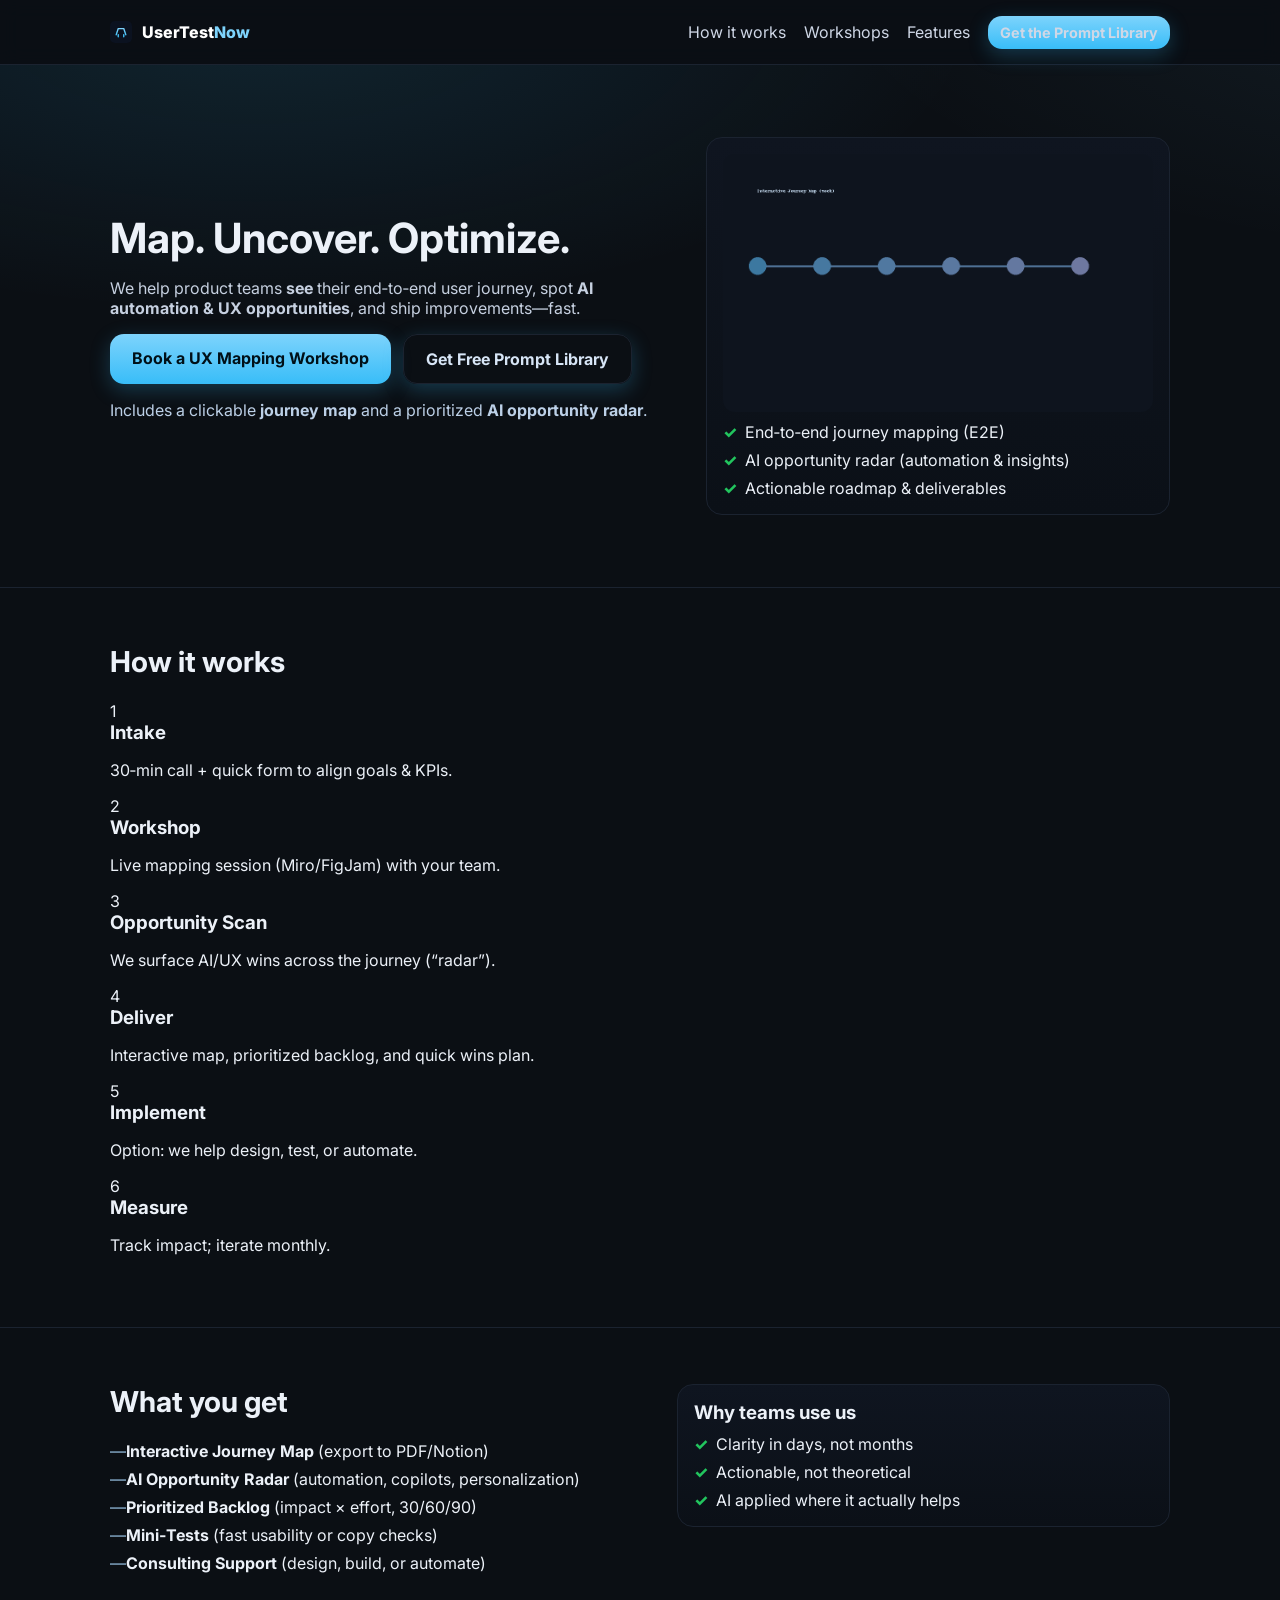
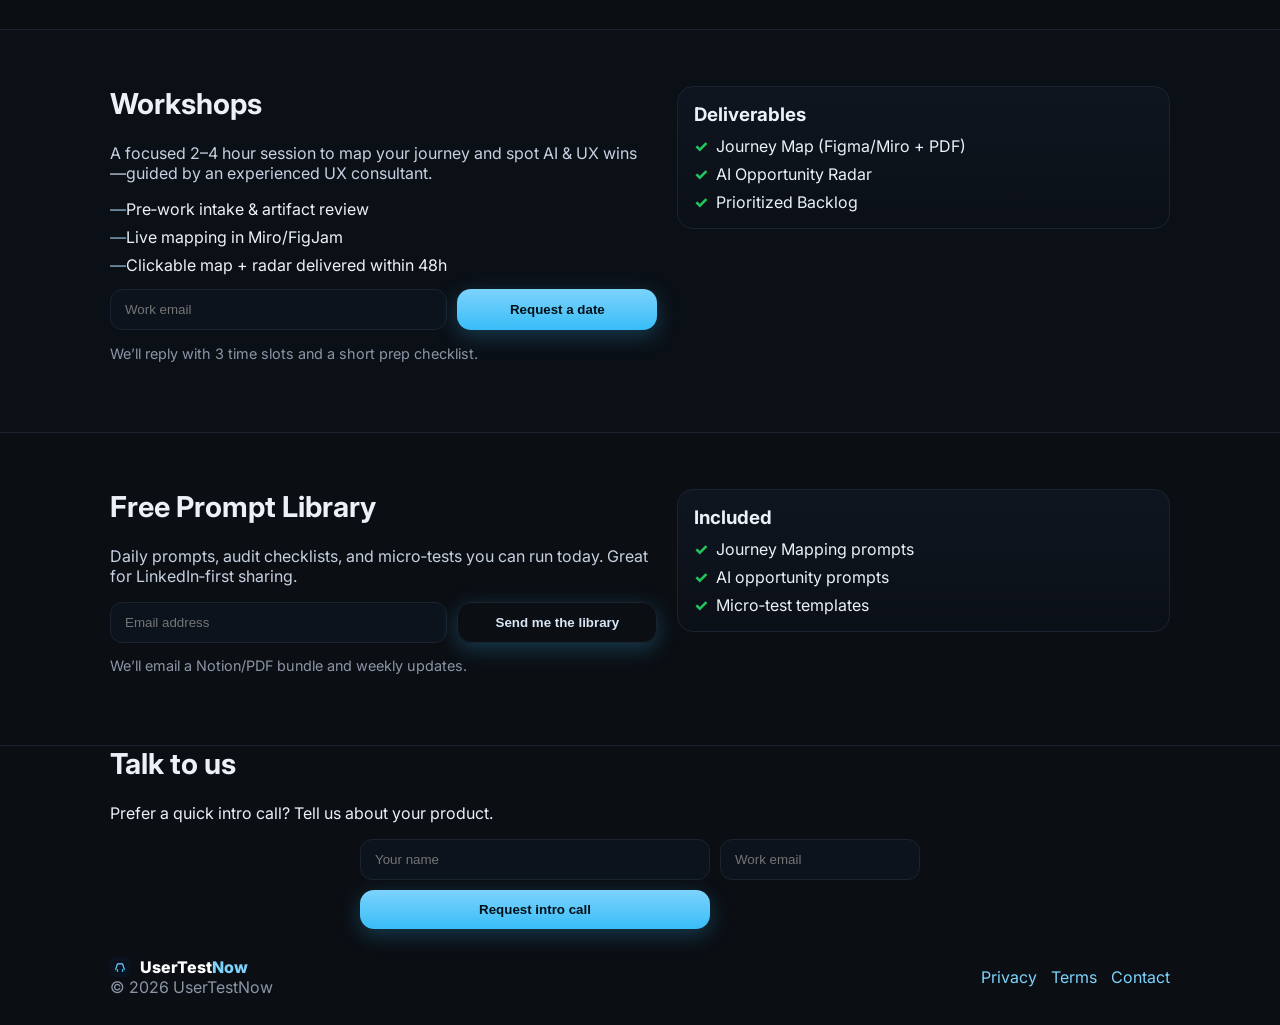
==== index.html @ 1a777436 "Add files via upload" ====
<!DOCTYPE html>
<html lang="en">
<head>
  <meta charset="utf-8" />
  <meta name="viewport" content="width=device-width, initial-scale=1" />
  <title>UserTestNow — Map · Uncover · Optimize</title>
  <meta name="description" content="Map your end‑to‑end user journey, uncover AI opportunities, and optimize your product with expert UX workshops and audits." />
  <meta property="og:title" content="UserTestNow — Map · Uncover · Optimize">
  <meta property="og:description" content="Journey mapping + AI opportunity radar + UX consulting.">
  <meta property="og:type" content="website">
  <meta property="og:image" content="/assets/og.png">
  <link rel="icon" href="/assets/favicon.svg" type="image/svg+xml">
  <link rel="preconnect" href="https://fonts.googleapis.com">
  <link rel="preconnect" href="https://fonts.gstatic.com" crossorigin>
  <link href="https://fonts.googleapis.com/css2?family=Inter:wght@400;500;600;700;800&display=swap" rel="stylesheet">
  <link rel="stylesheet" href="/styles.css" />
</head>
<body>
  <header class="site-header">
    <div class="container nav">
      <a class="brand" href="#"><img src="/assets/favicon.svg" width="22" height="22" alt=""><span>UserTest<span class="dot">Now</span></span></a>
      <nav class="nav-links">
        <a href="#how">How it works</a>
        <a href="#workshops">Workshops</a>
        <a href="#features">Features</a>
        <a href="#contact" class="btn small">Get the Prompt Library</a>
      </nav>
    </div>
  </header>

  <main>
    <section class="hero">
      <div class="container hero-grid">
        <div class="hero-copy">
          <h1>Map. <span class="accent">Uncover.</span> Optimize.</h1>
          <p class="lead">We help product teams <strong>see</strong> their end‑to‑end user journey, spot <strong>AI automation & UX opportunities</strong>, and ship improvements—fast.</p>
          <div class="cta-row">
            <a href="#workshops" class="btn big">Book a UX Mapping Workshop</a>
            <a href="#library" class="btn outline big">Get Free Prompt Library</a>
          </div>
          <p class="sub-note">Includes a clickable <strong>journey map</strong> and a prioritized <strong>AI opportunity radar</strong>.</p>
        </div>
        <div class="hero-media card">
          <img src="/assets/journey.png" class="image" alt="Interactive journey map mock">
          <ul class="ticks">
            <li>End‑to‑end journey mapping (E2E)</li>
            <li>AI opportunity radar (automation & insights)</li>
            <li>Actionable roadmap & deliverables</li>
          </ul>
        </div>
      </div>
    </section>

    <section id="how" class="how">
      <div class="container">
        <h2>How it works</h2>
        <div class="steps">
          <div class="step"><div class="step-num">1</div><h3>Intake</h3><p>30‑min call + quick form to align goals & KPIs.</p></div>
          <div class="step"><div class="step-num">2</div><h3>Workshop</h3><p>Live mapping session (Miro/FigJam) with your team.</p></div>
          <div class="step"><div class="step-num">3</div><h3>Opportunity Scan</h3><p>We surface AI/UX wins across the journey (“radar”).</p></div>
          <div class="step"><div class="step-num">4</div><h3>Deliver</h3><p>Interactive map, prioritized backlog, and quick wins plan.</p></div>
          <div class="step"><div class="step-num">5</div><h3>Implement</h3><p>Option: we help design, test, or automate.</p></div>
          <div class="step"><div class="step-num">6</div><h3>Measure</h3><p>Track impact; iterate monthly.</p></div>
        </div>
      </div>
    </section>

    <section id="features" class="panel">
      <div class="container twocol">
        <div>
          <h2>What you get</h2>
          <ul class="bullets">
            <li><strong>Interactive Journey Map</strong> (export to PDF/Notion)</li>
            <li><strong>AI Opportunity Radar</strong> (automation, copilots, personalization)</li>
            <li><strong>Prioritized Backlog</strong> (impact × effort, 30/60/90)</li>
            <li><strong>Mini‑Tests</strong> (fast usability or copy checks)</li>
            <li><strong>Consulting Support</strong> (design, build, or automate)</li>
          </ul>
        </div>
        <div class="card mini">
          <h3>Why teams use us</h3>
          <ul class="ticks compact">
            <li>Clarity in days, not months</li>
            <li>Actionable, not theoretical</li>
            <li>AI applied where it actually helps</li>
          </ul>
        </div>
      </div>
    </section>

    <section id="workshops" class="panel alt">
      <div class="container twocol">
        <div>
          <h2>Workshops</h2>
          <p class="lead">A focused 2–4 hour session to map your journey and spot AI & UX wins—guided by an experienced UX consultant.</p>
          <ul class="bullets">
            <li>Pre‑work intake & artifact review</li>
            <li>Live mapping in Miro/FigJam</li>
            <li>Clickable map + radar delivered within 48h</li>
          </ul>
          <form id="workshop-form" class="inline-form" onsubmit="return false;">
            <input type="email" name="email" placeholder="Work email" required>
            <button class="btn">Request a date</button>
          </form>
          <p class="form-note">We’ll reply with 3 time slots and a short prep checklist.</p>
        </div>
        <div class="card mini">
          <h3>Deliverables</h3>
          <ul class="ticks compact">
            <li>Journey Map (Figma/Miro + PDF)</li>
            <li>AI Opportunity Radar</li>
            <li>Prioritized Backlog</li>
          </ul>
        </div>
      </div>
    </section>

    <section id="library" class="panel">
      <div class="container twocol">
        <div>
          <h2>Free Prompt Library</h2>
          <p class="lead">Daily prompts, audit checklists, and micro‑tests you can run today. Great for LinkedIn‑first sharing.</p>
          <form id="library-form" class="inline-form" onsubmit="return false;">
            <input type="email" name="email" placeholder="Email address" required>
            <button class="btn outline">Send me the library</button>
          </form>
          <p class="form-note small">We’ll email a Notion/PDF bundle and weekly updates.</p>
        </div>
        <div class="card mini">
          <h3>Included</h3>
          <ul class="ticks compact">
            <li>Journey Mapping prompts</li>
            <li>AI opportunity prompts</li>
            <li>Micro‑test templates</li>
          </ul>
        </div>
      </div>
    </section>

    <section id="contact" class="contact">
      <div class="container">
        <h2>Talk to us</h2>
        <p>Prefer a quick intro call? Tell us about your product.</p>
        <form id="contact-form" class="inline-form center" onsubmit="return false;">
          <input type="text" name="name" placeholder="Your name" required>
          <input type="email" name="email" placeholder="Work email" required>
          <button class="btn">Request intro call</button>
        </form>
      </div>
    </section>
  </main>

  <footer class="site-footer">
    <div class="container foot">
      <div class="brand-row">
        <a class="brand" href="#"><img src="/assets/favicon.svg" width="20" height="20" alt=""><span>UserTest<span class="dot">Now</span></span></a>
        <span class="muted">© <span id="year"></span> UserTestNow</span>
      </div>
      <nav class="foot-links muted">
        <a href="#">Privacy</a><a href="#">Terms</a><a href="#">Contact</a>
      </nav>
    </div>
  </footer>

  <script src="/script.js"></script>
</body>
</html>
---- styles.css ----
/* Minimal, clean landing for UserTestNow */
:root{
  --bg:#0b0f14; --panel:#0f1520; --panel-2:#0b1017;
  --text:#ecf1f8; --muted:#8c95a6;
  --accent:#7dd3fc; --accent2:#38bdf8; --line:#1b2330; --green:#22c55e;
}
*{box-sizing:border-box}
html,body{margin:0;padding:0;background:var(--bg);color:var(--text);font-family:Inter,system-ui,-apple-system,Segoe UI,Roboto,Arial,sans-serif}
a{color:var(--accent);text-decoration:none}
a:hover{text-decoration:underline}
.container{max-width:1100px;margin:0 auto;padding:0 20px}
.site-header{position:sticky;top:0;backdrop-filter:saturate(140%) blur(10px);background:rgba(11,15,20,.7);border-bottom:1px solid var(--line);z-index:10}
.nav{display:flex;align-items:center;justify-content:space-between;min-height:64px}
.brand{display:flex;align-items:center;gap:10px;font-weight:800;color:#fff}
.brand .dot{color:var(--accent)}
.nav-links{display:flex;gap:18px;align-items:center}
.nav-links a{color:#cfd7e6}
.btn{background:linear-gradient(180deg,var(--accent),var(--accent2));color:#001018;border:none;padding:12px 18px;border-radius:14px;font-weight:700;cursor:pointer;box-shadow:0 6px 20px rgba(56,189,248,.25)}
.btn.big{padding:14px 22px}
.btn.small{padding:8px 12px;font-size:.9rem}
.btn.outline{background:transparent;border:1px solid var(--line);color:#d7e5f6}
.btn:hover{filter:brightness(1.02)}
.hero{padding:72px 0;border-bottom:1px solid var(--line);background:radial-gradient(1200px 500px at 20% -10%,rgba(56,189,248,.12),transparent 60%),radial-gradient(1200px 500px at 120% -20%,rgba(125,211,252,.08),transparent 60%)}
.hero-grid{display:grid;grid-template-columns:1.1fr .9fr;gap:28px;align-items:center}
.lead{color:#c6d0e0;max-width:54ch}
.cta-row{display:flex;gap:12px;margin:16px 0 8px}
.sub-note{color:#bcd0e7}
.card{background:linear-gradient(180deg,var(--panel),var(--panel-2));border:1px solid var(--line);border-radius:16px;padding:16px}
.card .image{width:100%;height:auto;border-radius:12px;display:block;margin-bottom:10px}
.ticks{margin:10px 0 0 0;padding:0;list-style:none;display:grid;gap:8px}
.ticks li{position:relative;padding-left:22px}
.ticks li::before{content:"✓";position:absolute;left:0;color:var(--green);font-weight:800}
.ticks.compact li{margin:0}
.how{padding:56px 0;border-bottom:1px solid var(--line)}
h1{font-size:2.6rem;line-height:1.1;margin:0 0 10px}
h2{font-size:1.8rem;margin:0 0 22px}
h3{margin:0 0 8px}
.panel{padding:56px 0;border-bottom:1px solid var(--line)}
.panel.alt{background:#0b1017}
.twocol{display:grid;grid-template-columns:1fr .9fr;gap:20px;align-items:start}
.inline-form{display:grid;grid-template-columns:1fr 200px;gap:10px;margin-top:14px}
.inline-form.center{grid-template-columns:1fr 200px;max-width:560px;margin:14px auto 0}
.inline-form input{width:100%;padding:12px 14px;background:#0c131d;border:1px solid var(--line);border-radius:12px;color:var(--text)}
.form-note{color:var(--muted);font-size:.9rem}
.bullets{margin:10px 0 0 0;padding:0;list-style:none;display:grid;gap:8px}
.bullets li{position:relative;padding-left:16px}
.bullets li::before{content:"—";position:absolute;left:0;color:#8fb7d8}
.site-footer{padding:28px 0}
.foot{display:flex;align-items:center;justify-content:space-between;gap:16px}
.foot-links{display:flex;gap:14px}
.muted{color:var(--muted)}
.small{font-size:.9rem}
@media (max-width:900px){
  .hero-grid{grid-template-columns:1fr}
  .twocol{grid-template-columns:1fr}
  .inline-form{grid-template-columns:1fr}
  .foot{flex-direction:column;align-items:flex-start}
}
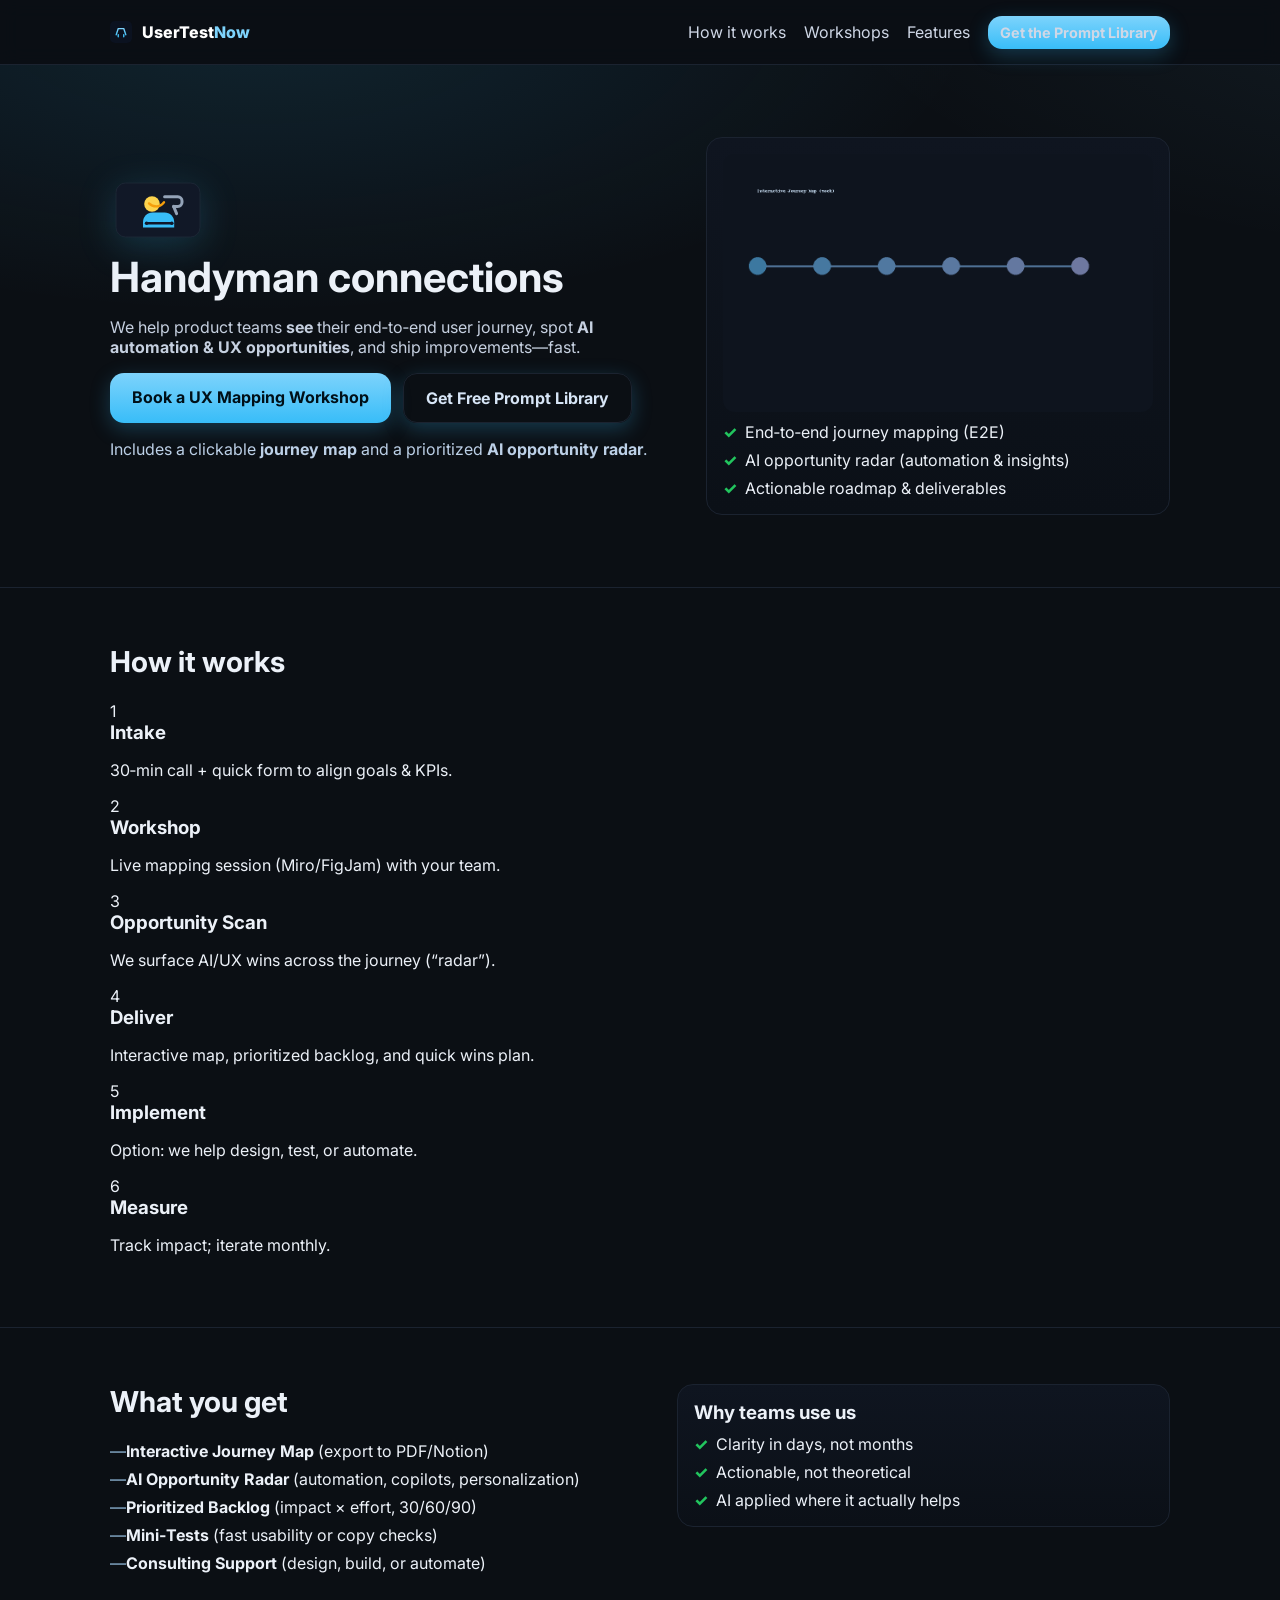
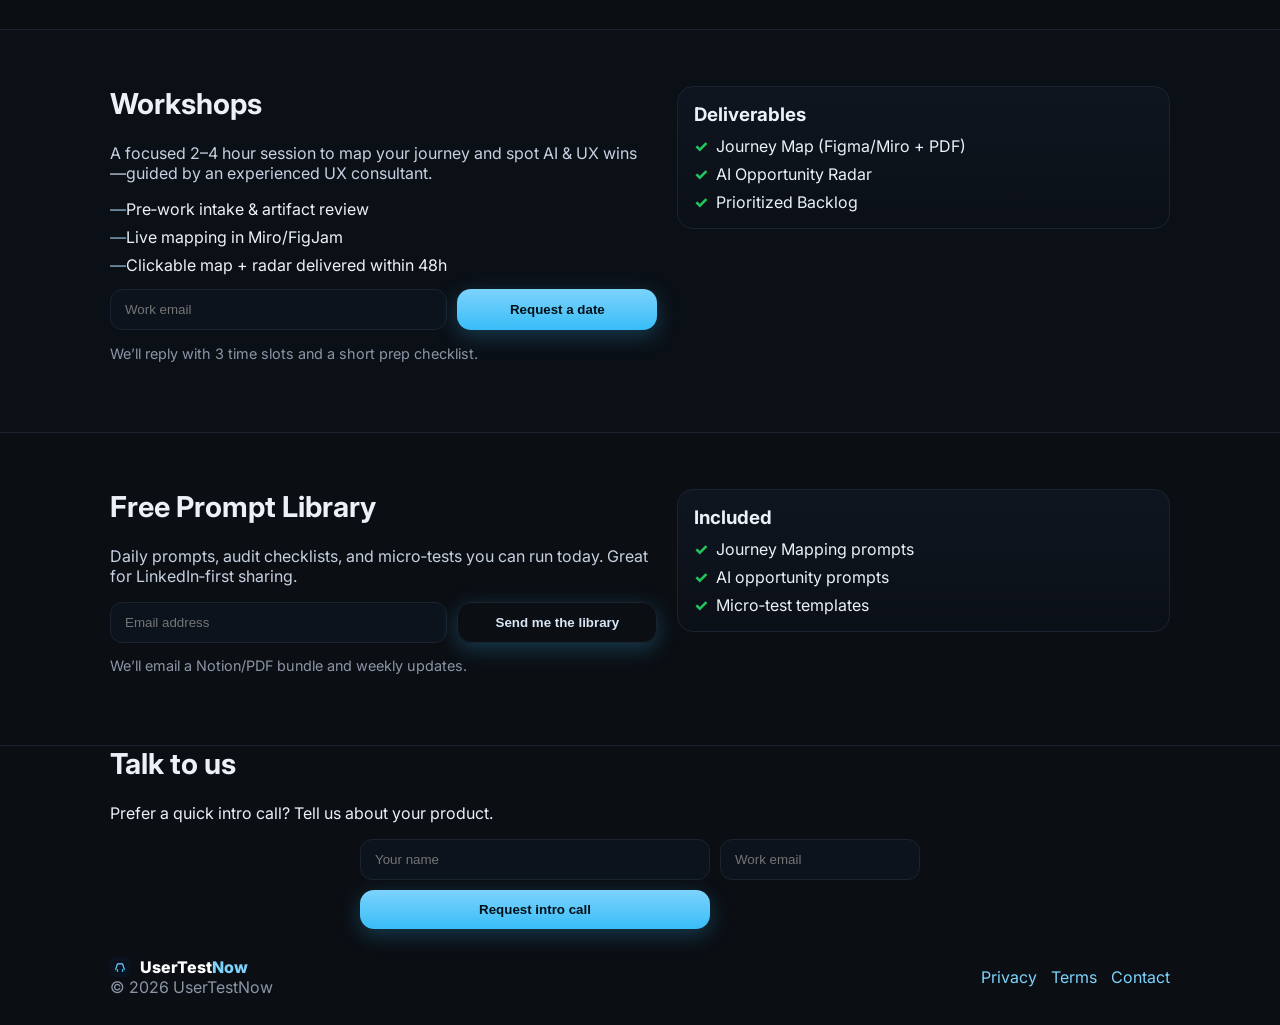
==== commit 2ede063b: "Update hero title" ====
--- a/index.html
+++ b/index.html
@@ -32,7 +32,8 @@
     <section class="hero">
       <div class="container hero-grid">
         <div class="hero-copy">
-          <h1>Map. <span class="accent">Uncover.</span> Optimize.</h1>
+          <img src="/assets/handyman.svg" class="hero-handyman" alt="Handyman holding a wrench">
+          <h1>Handyman connections</h1>
           <p class="lead">We help product teams <strong>see</strong> their end‑to‑end user journey, spot <strong>AI automation & UX opportunities</strong>, and ship improvements—fast.</p>
           <div class="cta-row">
             <a href="#workshops" class="btn big">Book a UX Mapping Workshop</a>
--- a/styles.css
+++ b/styles.css
@@ -22,6 +22,7 @@
 .btn:hover{filter:brightness(1.02)}
 .hero{padding:72px 0;border-bottom:1px solid var(--line);background:radial-gradient(1200px 500px at 20% -10%,rgba(56,189,248,.12),transparent 60%),radial-gradient(1200px 500px at 120% -20%,rgba(125,211,252,.08),transparent 60%)}
 .hero-grid{display:grid;grid-template-columns:1.1fr .9fr;gap:28px;align-items:center}
+.hero-handyman{width:96px;height:auto;margin:0 0 12px;display:block;filter:drop-shadow(0 8px 18px rgba(56,189,248,.2))}
 .lead{color:#c6d0e0;max-width:54ch}
 .cta-row{display:flex;gap:12px;margin:16px 0 8px}
 .sub-note{color:#bcd0e7}
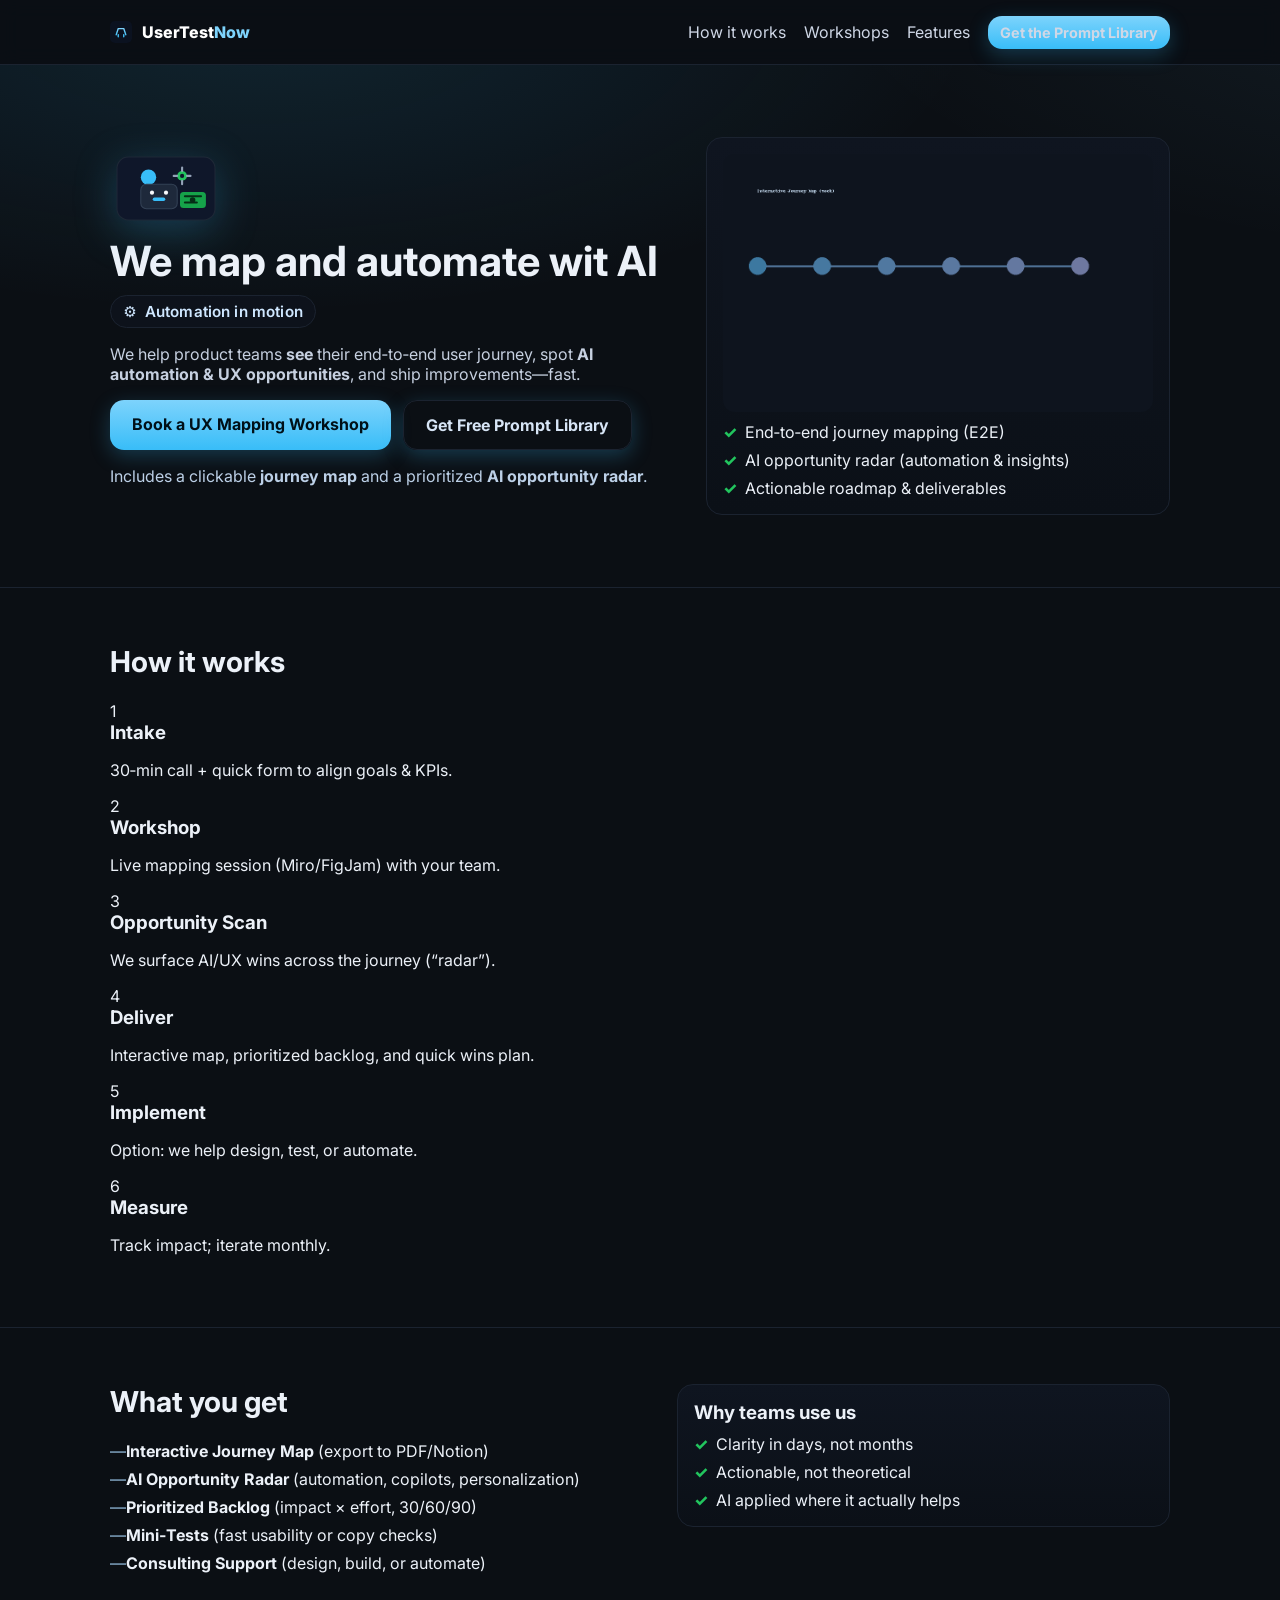
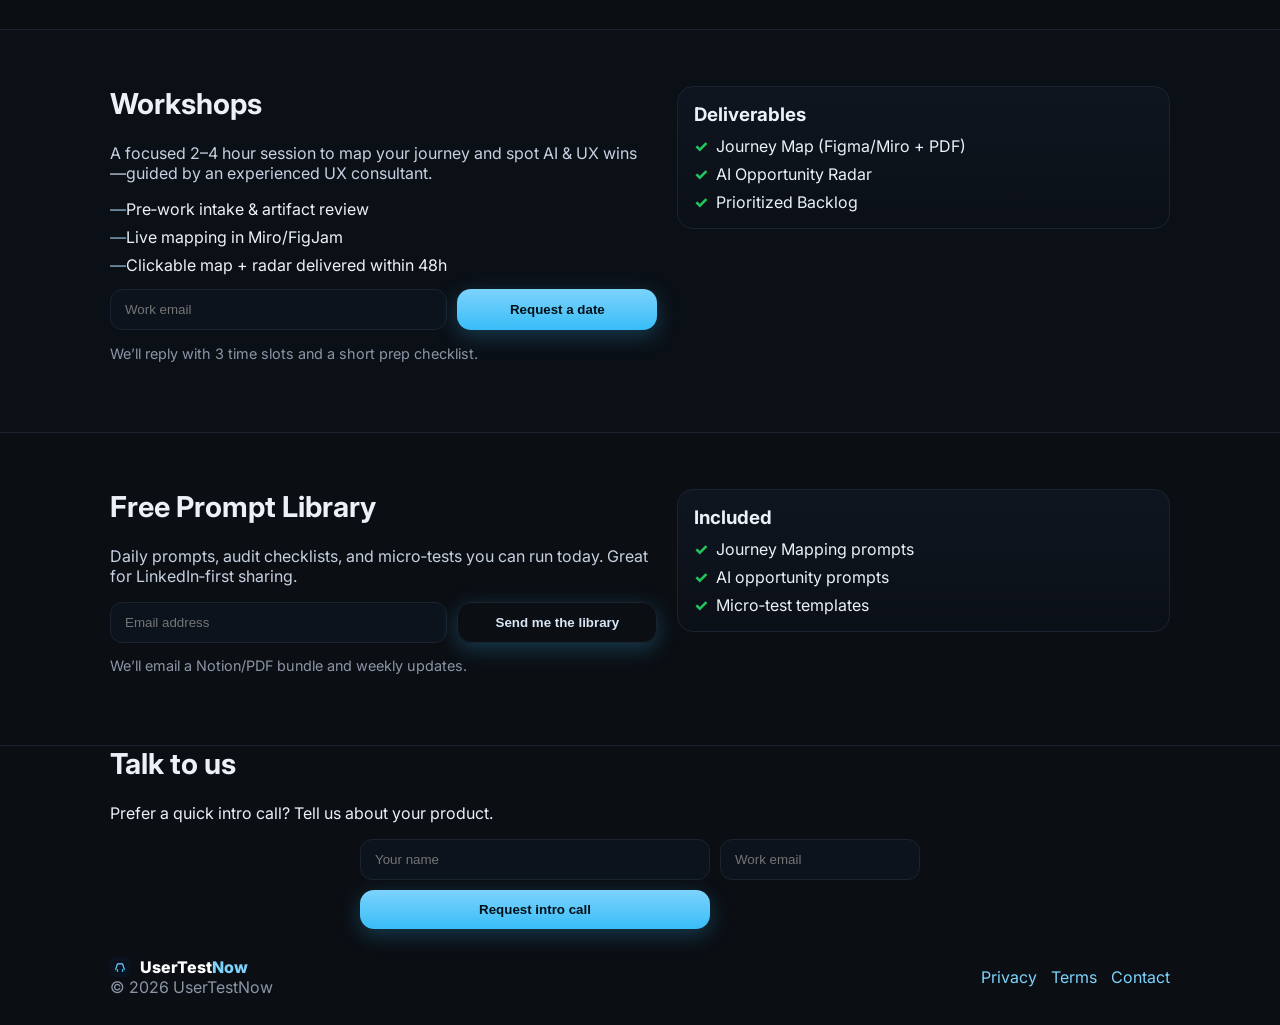
==== commit ddace3d3: "publish changes" ====
--- a/index.html
+++ b/index.html
@@ -32,8 +32,12 @@
     <section class="hero">
       <div class="container hero-grid">
         <div class="hero-copy">
-          <img src="/assets/handyman.svg" class="hero-handyman" alt="Handyman holding a wrench">
-          <h1>Handyman connections</h1>
+          <img src="/assets/robot-cash.svg" class="hero-visual" alt="Robot with cash and gears">
+          <h1>We map and automate wit AI</h1>
+          <div class="automation-badge" aria-hidden="true">
+            <span class="automation-gear">⚙️</span>
+            Automation in motion
+          </div>
           <p class="lead">We help product teams <strong>see</strong> their end‑to‑end user journey, spot <strong>AI automation & UX opportunities</strong>, and ship improvements—fast.</p>
           <div class="cta-row">
             <a href="#workshops" class="btn big">Book a UX Mapping Workshop</a>
--- a/styles.css
+++ b/styles.css
@@ -22,7 +22,11 @@
 .btn:hover{filter:brightness(1.02)}
 .hero{padding:72px 0;border-bottom:1px solid var(--line);background:radial-gradient(1200px 500px at 20% -10%,rgba(56,189,248,.12),transparent 60%),radial-gradient(1200px 500px at 120% -20%,rgba(125,211,252,.08),transparent 60%)}
 .hero-grid{display:grid;grid-template-columns:1.1fr .9fr;gap:28px;align-items:center}
-.hero-handyman{width:96px;height:auto;margin:0 0 12px;display:block;filter:drop-shadow(0 8px 18px rgba(56,189,248,.2))}
+.hero-visual{width:112px;height:auto;margin:0 0 12px;display:block;filter:drop-shadow(0 10px 20px rgba(56,189,248,.25));animation:float 4s ease-in-out infinite}
+.automation-badge{display:inline-flex;align-items:center;gap:8px;padding:6px 12px;border-radius:999px;border:1px solid var(--line);background:rgba(15,21,32,.6);color:#cfe7ff;font-weight:600;font-size:.95rem;letter-spacing:.01em}
+.automation-gear{display:inline-flex;animation:spin 3s linear infinite}
+@keyframes spin{from{transform:rotate(0deg)}to{transform:rotate(360deg)}}
+@keyframes float{0%,100%{transform:translateY(0)}50%{transform:translateY(-8px)}}
 .lead{color:#c6d0e0;max-width:54ch}
 .cta-row{display:flex;gap:12px;margin:16px 0 8px}
 .sub-note{color:#bcd0e7}
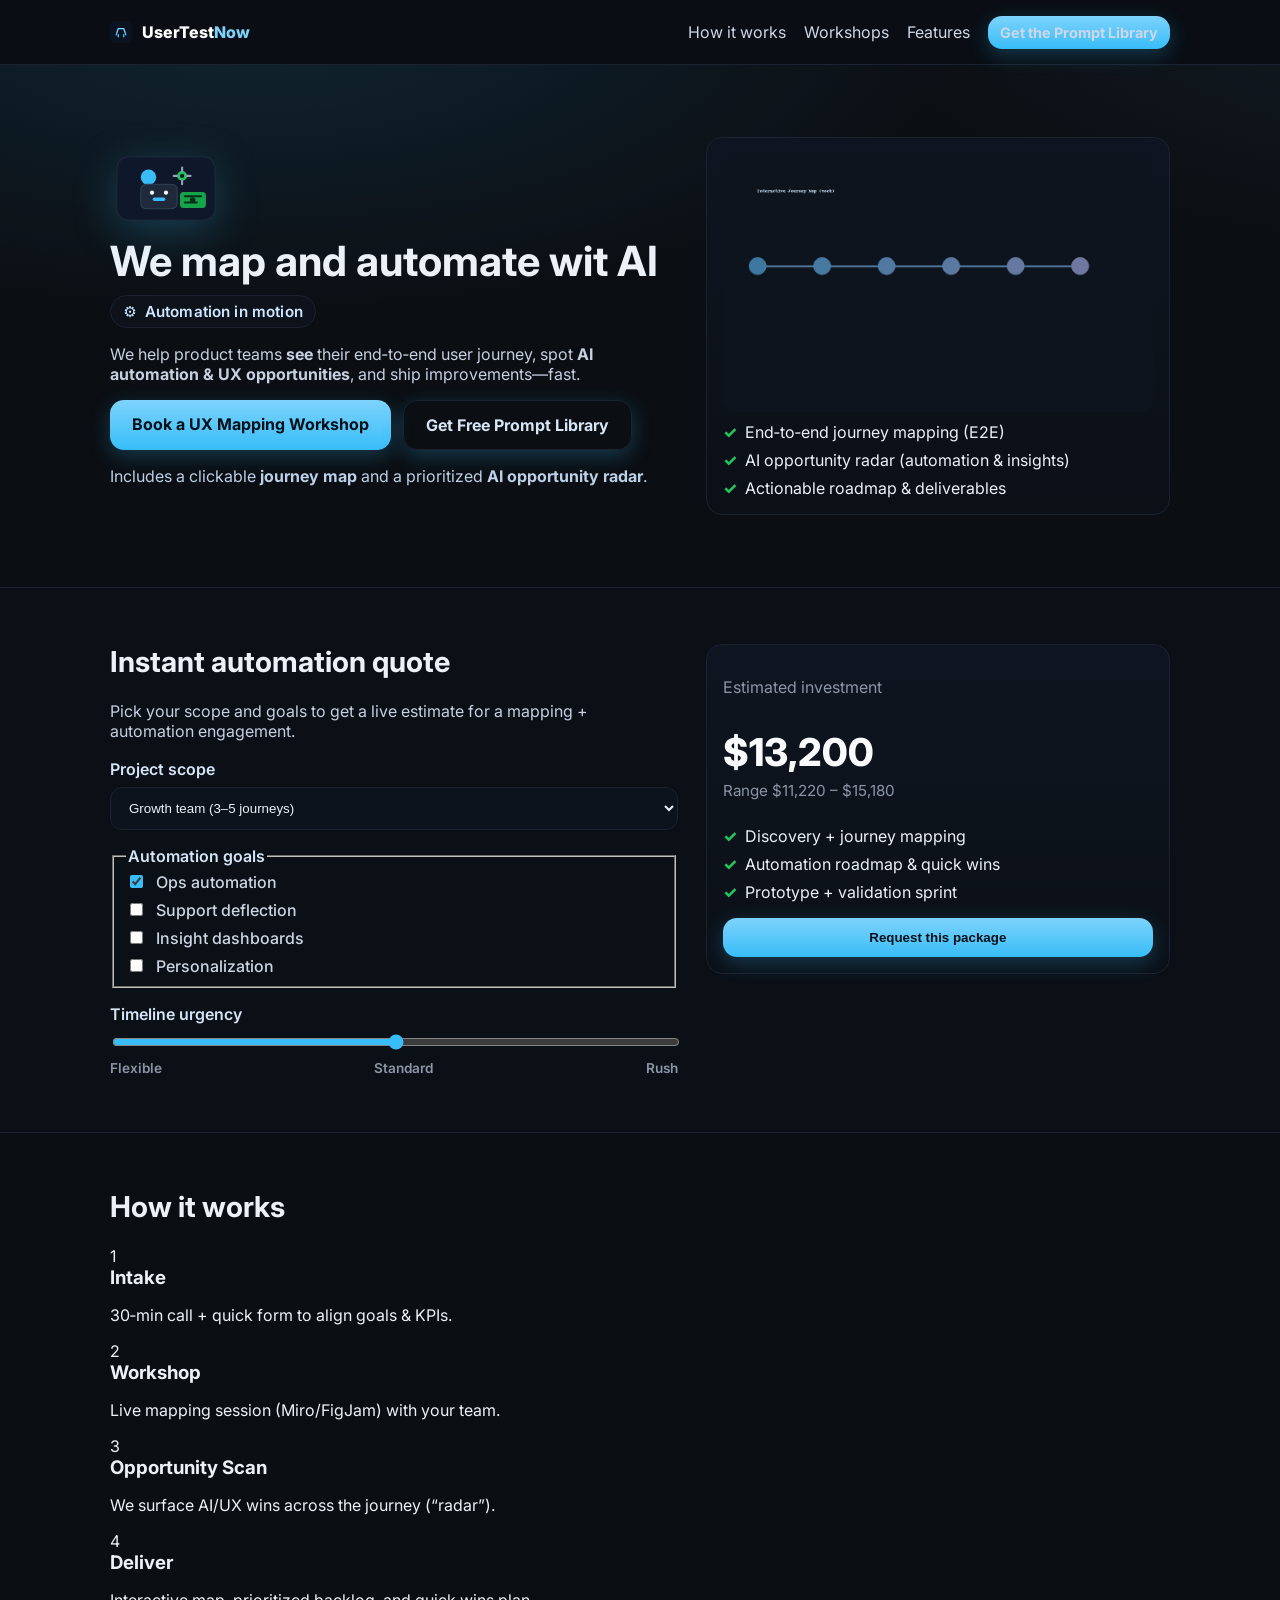
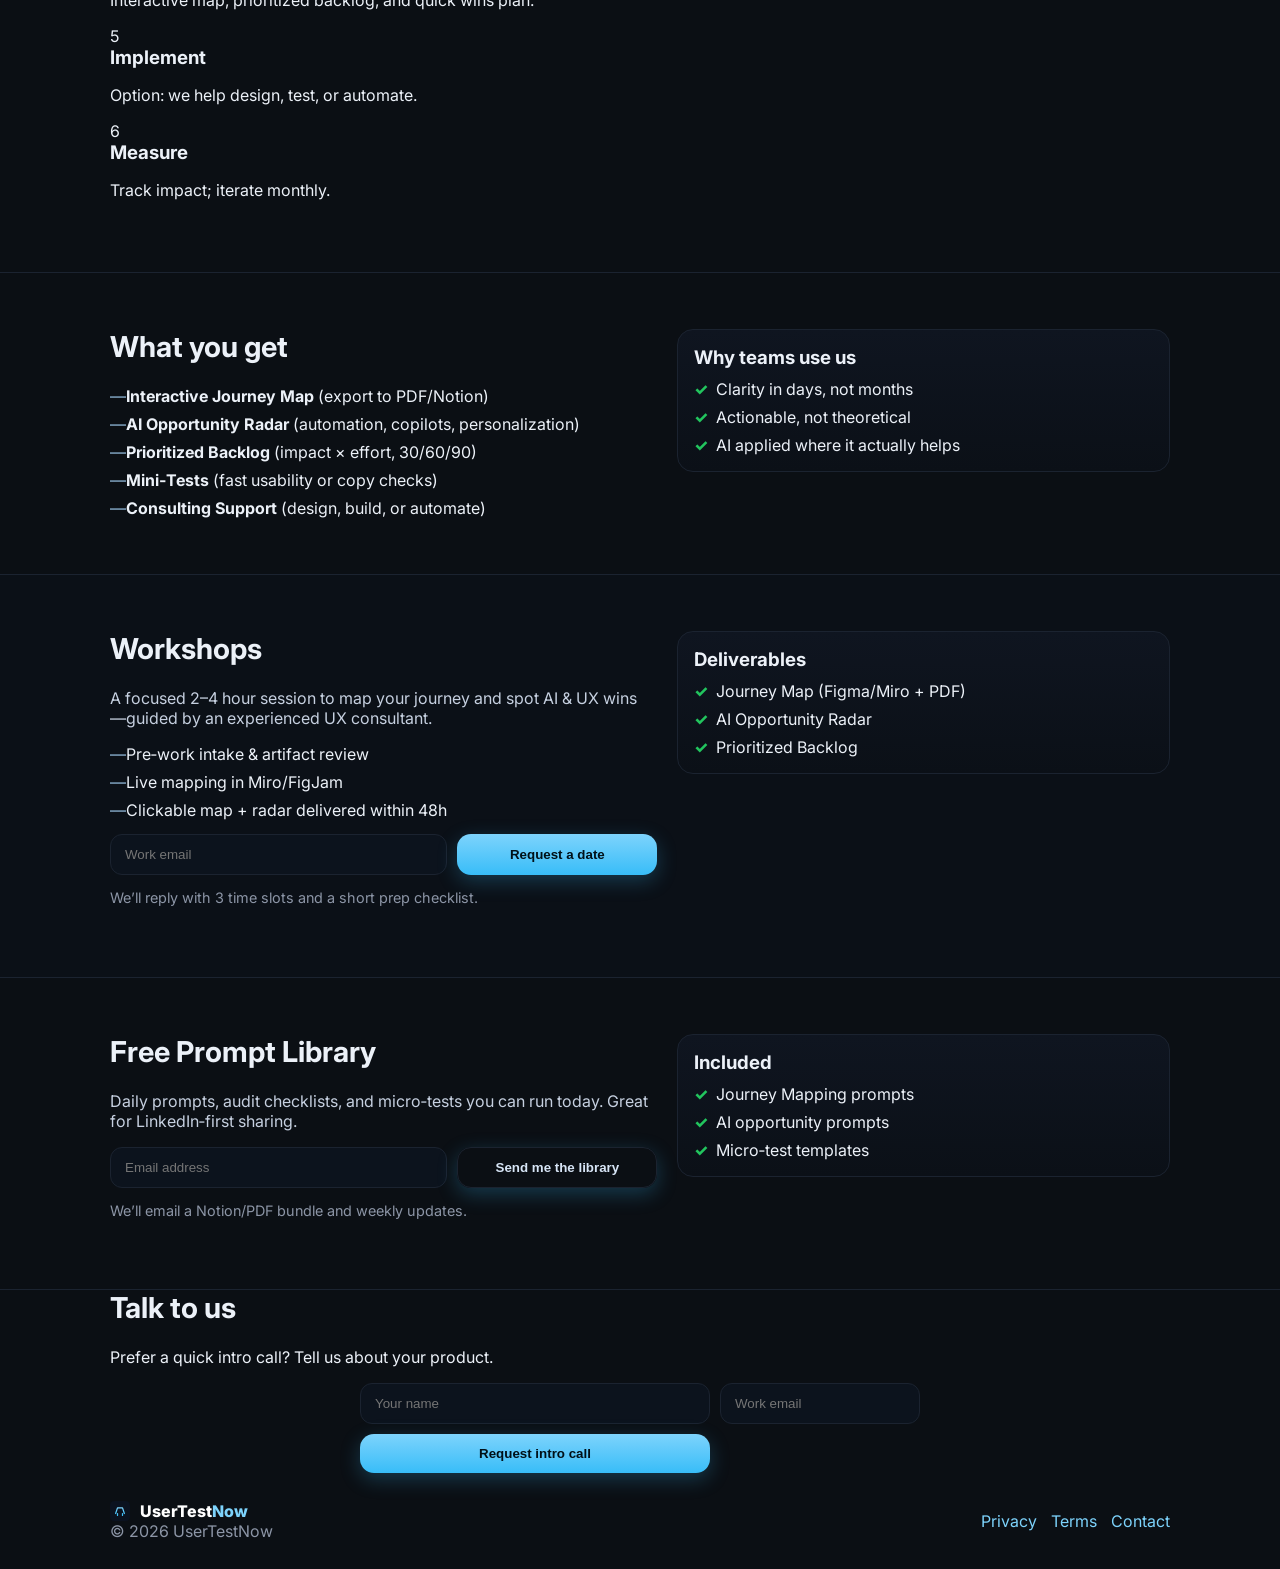
==== commit a39b2e89: "Add interactive quote form" ====
--- a/index.html
+++ b/index.html
@@ -56,6 +56,50 @@
       </div>
     </section>
 
+    <section class="quote panel alt">
+      <div class="container quote-grid">
+        <div>
+          <h2>Instant automation quote</h2>
+          <p class="lead">Pick your scope and goals to get a live estimate for a mapping + automation engagement.</p>
+          <form id="quote-form" class="quote-form" onsubmit="return false;">
+            <label class="field">
+              <span>Project scope</span>
+              <select name="scope" required>
+                <option value="small">Small team (1–2 journeys)</option>
+                <option value="medium" selected>Growth team (3–5 journeys)</option>
+                <option value="large">Enterprise team (6+ journeys)</option>
+              </select>
+            </label>
+            <fieldset class="field">
+              <legend>Automation goals</legend>
+              <label class="check"><input type="checkbox" name="goals" value="ops" checked> Ops automation</label>
+              <label class="check"><input type="checkbox" name="goals" value="support"> Support deflection</label>
+              <label class="check"><input type="checkbox" name="goals" value="insights"> Insight dashboards</label>
+              <label class="check"><input type="checkbox" name="goals" value="personalization"> Personalization</label>
+            </fieldset>
+            <label class="field">
+              <span>Timeline urgency</span>
+              <input type="range" name="urgency" min="1" max="3" value="2" step="1">
+              <div class="range-labels"><span>Flexible</span><span>Standard</span><span>Rush</span></div>
+            </label>
+          </form>
+        </div>
+        <div class="quote-card card">
+          <p class="muted">Estimated investment</p>
+          <div class="quote-price" aria-live="polite">
+            <span class="price-main" id="quote-price">$12,400</span>
+            <span class="price-note" id="quote-range">Range $10,500 – $14,300</span>
+          </div>
+          <ul class="ticks">
+            <li>Discovery + journey mapping</li>
+            <li>Automation roadmap & quick wins</li>
+            <li>Prototype + validation sprint</li>
+          </ul>
+          <button class="btn" type="button">Request this package</button>
+        </div>
+      </div>
+    </section>
+
     <section id="how" class="how">
       <div class="container">
         <h2>How it works</h2>
--- a/styles.css
+++ b/styles.css
@@ -43,6 +43,19 @@
 .panel{padding:56px 0;border-bottom:1px solid var(--line)}
 .panel.alt{background:#0b1017}
 .twocol{display:grid;grid-template-columns:1fr .9fr;gap:20px;align-items:start}
+.quote-grid{display:grid;grid-template-columns:1.1fr .9fr;gap:28px;align-items:start}
+.quote-form{display:grid;gap:16px;margin-top:18px}
+.field{display:grid;gap:8px;color:#d6e4f7;font-weight:600}
+.field select,.field input[type="range"]{width:100%}
+.field select{padding:12px 14px;background:#0c131d;border:1px solid var(--line);border-radius:12px;color:var(--text)}
+.field input[type="range"]{accent-color:var(--accent2)}
+.range-labels{display:flex;justify-content:space-between;color:var(--muted);font-size:.85rem}
+.check{display:flex;align-items:center;gap:10px;font-weight:500;color:#cbd5e1}
+.check input{accent-color:var(--accent2)}
+.quote-card{display:grid;gap:16px}
+.quote-price{display:grid;gap:6px}
+.price-main{font-size:2.4rem;font-weight:800;color:#f8fafc}
+.price-note{color:var(--muted);font-size:.95rem}
 .inline-form{display:grid;grid-template-columns:1fr 200px;gap:10px;margin-top:14px}
 .inline-form.center{grid-template-columns:1fr 200px;max-width:560px;margin:14px auto 0}
 .inline-form input{width:100%;padding:12px 14px;background:#0c131d;border:1px solid var(--line);border-radius:12px;color:var(--text)}
@@ -58,6 +71,7 @@
 @media (max-width:900px){
   .hero-grid{grid-template-columns:1fr}
   .twocol{grid-template-columns:1fr}
+  .quote-grid{grid-template-columns:1fr}
   .inline-form{grid-template-columns:1fr}
   .foot{flex-direction:column;align-items:flex-start}
 }
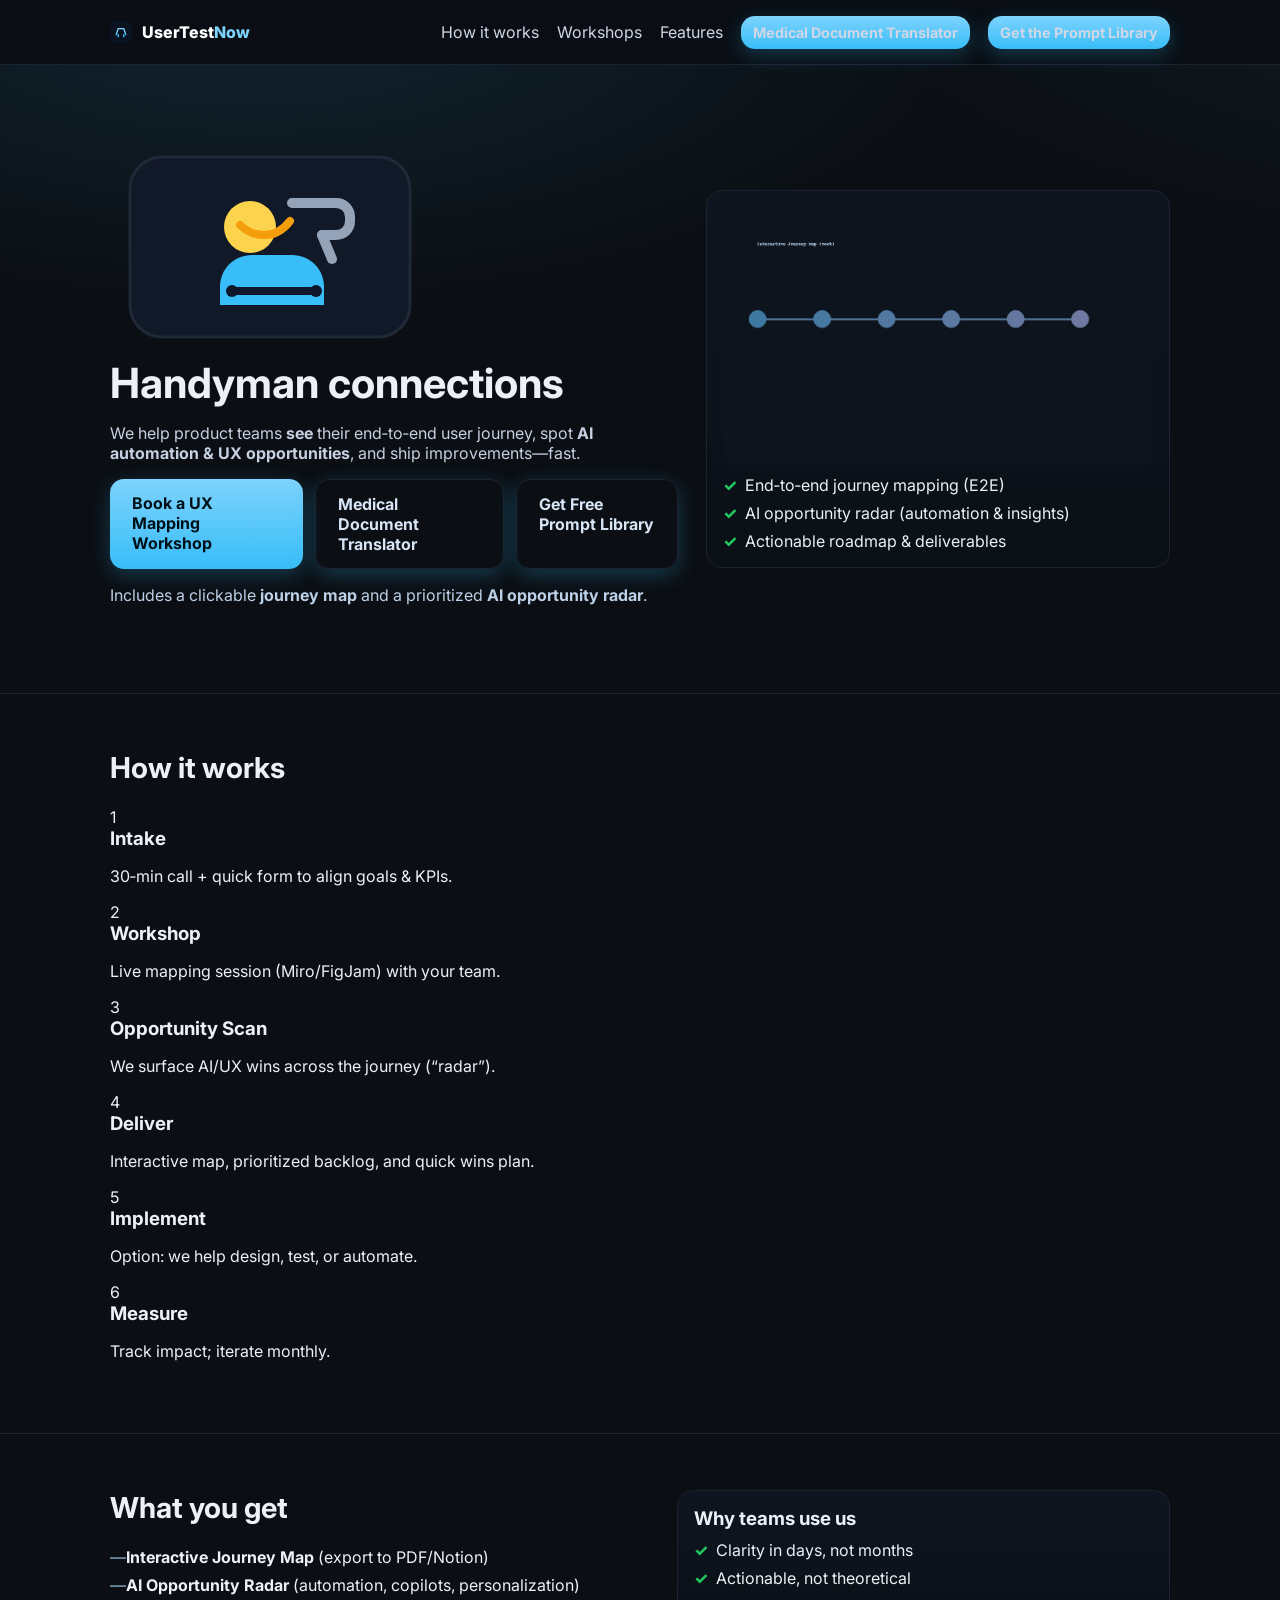
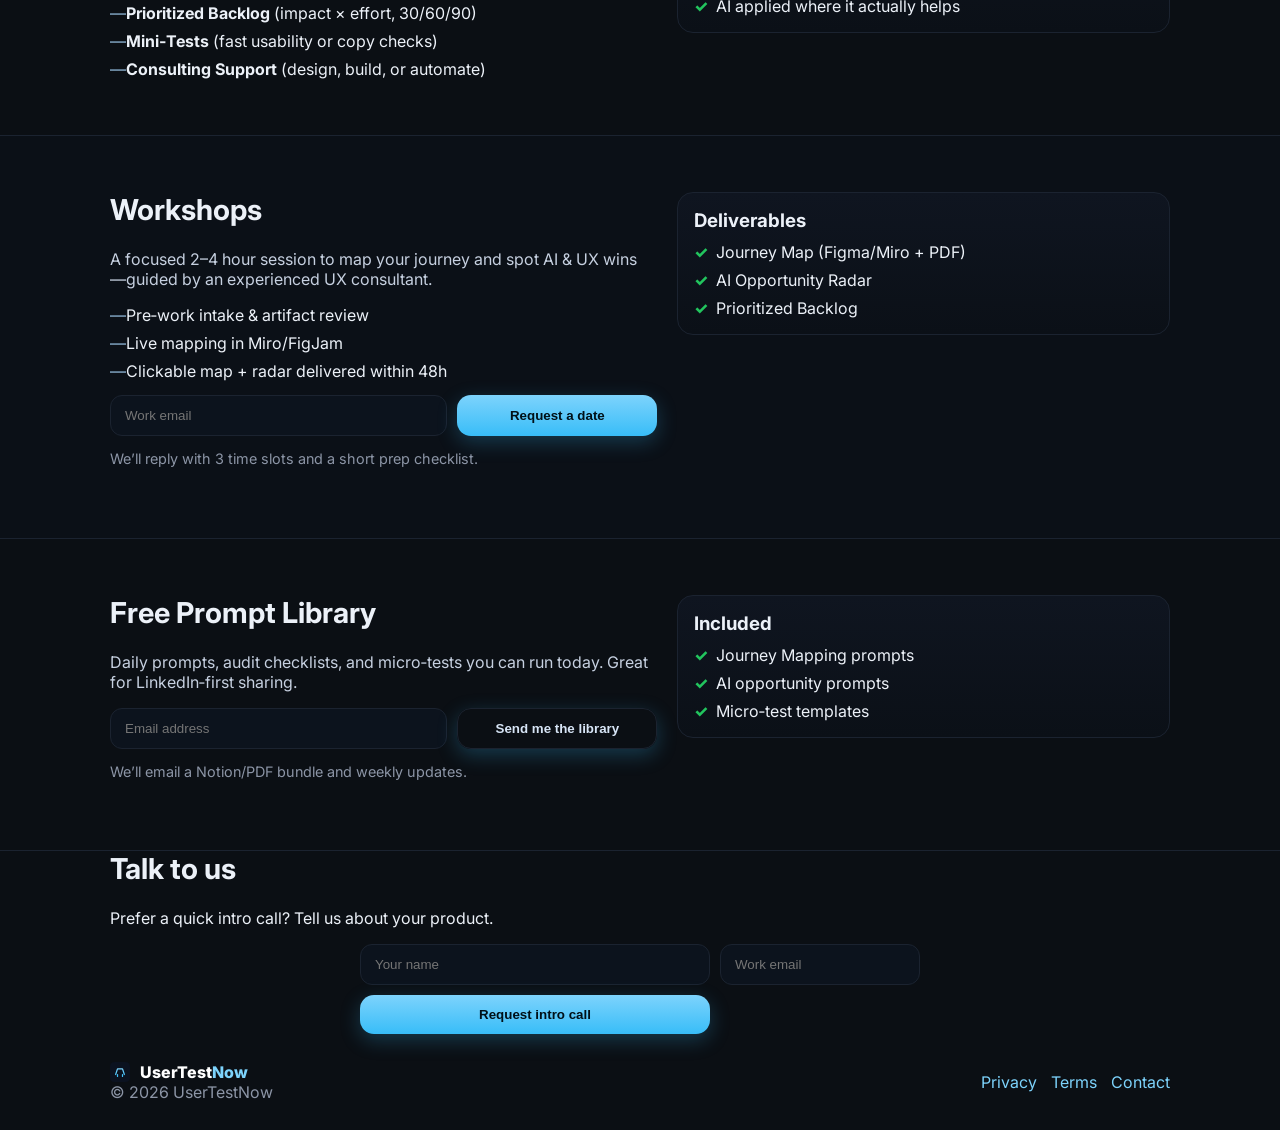
==== commit ee1bf7bb: "Add Medical Document Translator buttons on homepage" ====
--- a/index.html
+++ b/index.html
@@ -23,6 +23,7 @@
         <a href="#how">How it works</a>
         <a href="#workshops">Workshops</a>
         <a href="#features">Features</a>
+        <a href="/medicaltranslator" class="btn small">Medical Document Translator</a>
         <a href="#contact" class="btn small">Get the Prompt Library</a>
       </nav>
     </div>
@@ -32,15 +33,12 @@
     <section class="hero">
       <div class="container hero-grid">
         <div class="hero-copy">
-          <img src="/assets/robot-cash.svg" class="hero-visual" alt="Robot with cash and gears">
-          <h1>We map and automate wit AI</h1>
-          <div class="automation-badge" aria-hidden="true">
-            <span class="automation-gear">⚙️</span>
-            Automation in motion
-          </div>
+          <img src="/assets/handyman.svg" class="hero-handyman" alt="Handyman holding a wrench">
+          <h1>Handyman connections</h1>
           <p class="lead">We help product teams <strong>see</strong> their end‑to‑end user journey, spot <strong>AI automation & UX opportunities</strong>, and ship improvements—fast.</p>
           <div class="cta-row">
             <a href="#workshops" class="btn big">Book a UX Mapping Workshop</a>
+            <a href="/medicaltranslator" class="btn outline big">Medical Document Translator</a>
             <a href="#library" class="btn outline big">Get Free Prompt Library</a>
           </div>
           <p class="sub-note">Includes a clickable <strong>journey map</strong> and a prioritized <strong>AI opportunity radar</strong>.</p>
@@ -52,50 +50,6 @@
             <li>AI opportunity radar (automation & insights)</li>
             <li>Actionable roadmap & deliverables</li>
           </ul>
-        </div>
-      </div>
-    </section>
-
-    <section class="quote panel alt">
-      <div class="container quote-grid">
-        <div>
-          <h2>Instant automation quote</h2>
-          <p class="lead">Pick your scope and goals to get a live estimate for a mapping + automation engagement.</p>
-          <form id="quote-form" class="quote-form" onsubmit="return false;">
-            <label class="field">
-              <span>Project scope</span>
-              <select name="scope" required>
-                <option value="small">Small team (1–2 journeys)</option>
-                <option value="medium" selected>Growth team (3–5 journeys)</option>
-                <option value="large">Enterprise team (6+ journeys)</option>
-              </select>
-            </label>
-            <fieldset class="field">
-              <legend>Automation goals</legend>
-              <label class="check"><input type="checkbox" name="goals" value="ops" checked> Ops automation</label>
-              <label class="check"><input type="checkbox" name="goals" value="support"> Support deflection</label>
-              <label class="check"><input type="checkbox" name="goals" value="insights"> Insight dashboards</label>
-              <label class="check"><input type="checkbox" name="goals" value="personalization"> Personalization</label>
-            </fieldset>
-            <label class="field">
-              <span>Timeline urgency</span>
-              <input type="range" name="urgency" min="1" max="3" value="2" step="1">
-              <div class="range-labels"><span>Flexible</span><span>Standard</span><span>Rush</span></div>
-            </label>
-          </form>
-        </div>
-        <div class="quote-card card">
-          <p class="muted">Estimated investment</p>
-          <div class="quote-price" aria-live="polite">
-            <span class="price-main" id="quote-price">$12,400</span>
-            <span class="price-note" id="quote-range">Range $10,500 – $14,300</span>
-          </div>
-          <ul class="ticks">
-            <li>Discovery + journey mapping</li>
-            <li>Automation roadmap & quick wins</li>
-            <li>Prototype + validation sprint</li>
-          </ul>
-          <button class="btn" type="button">Request this package</button>
         </div>
       </div>
     </section>
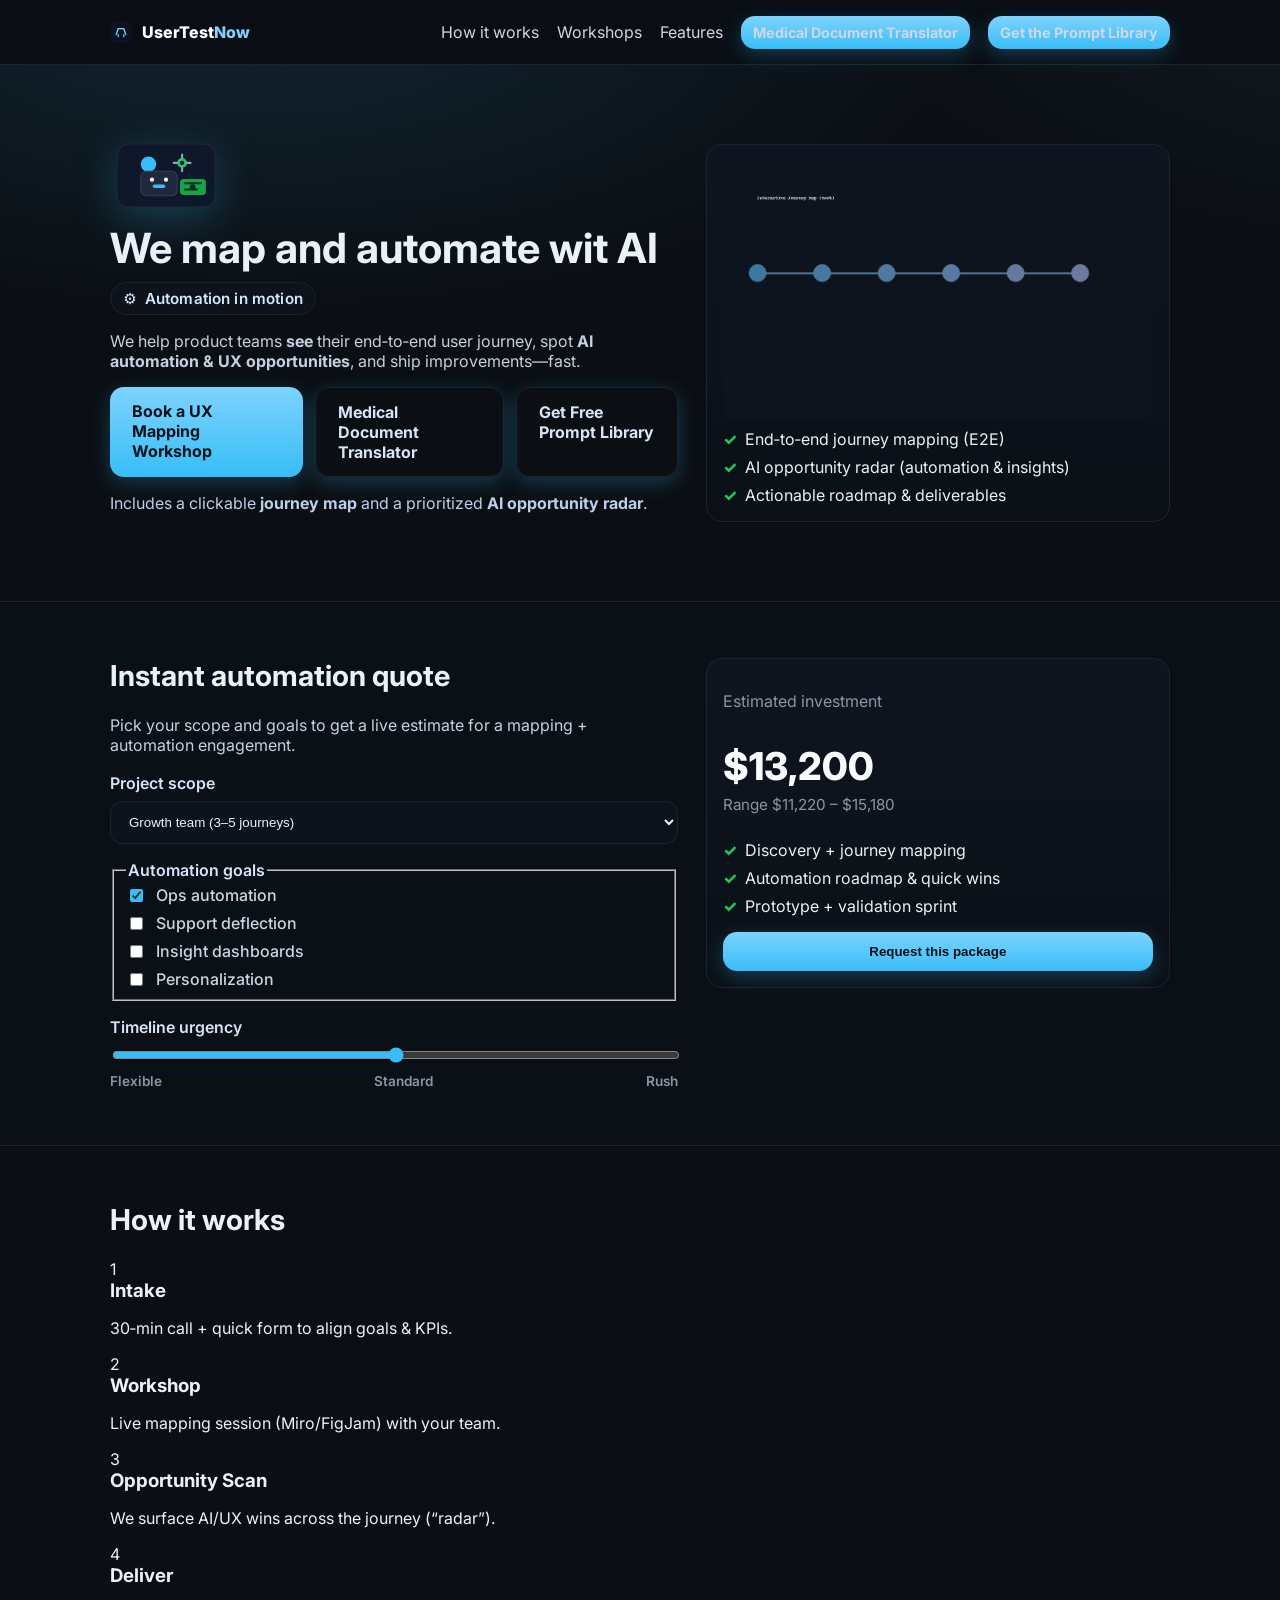
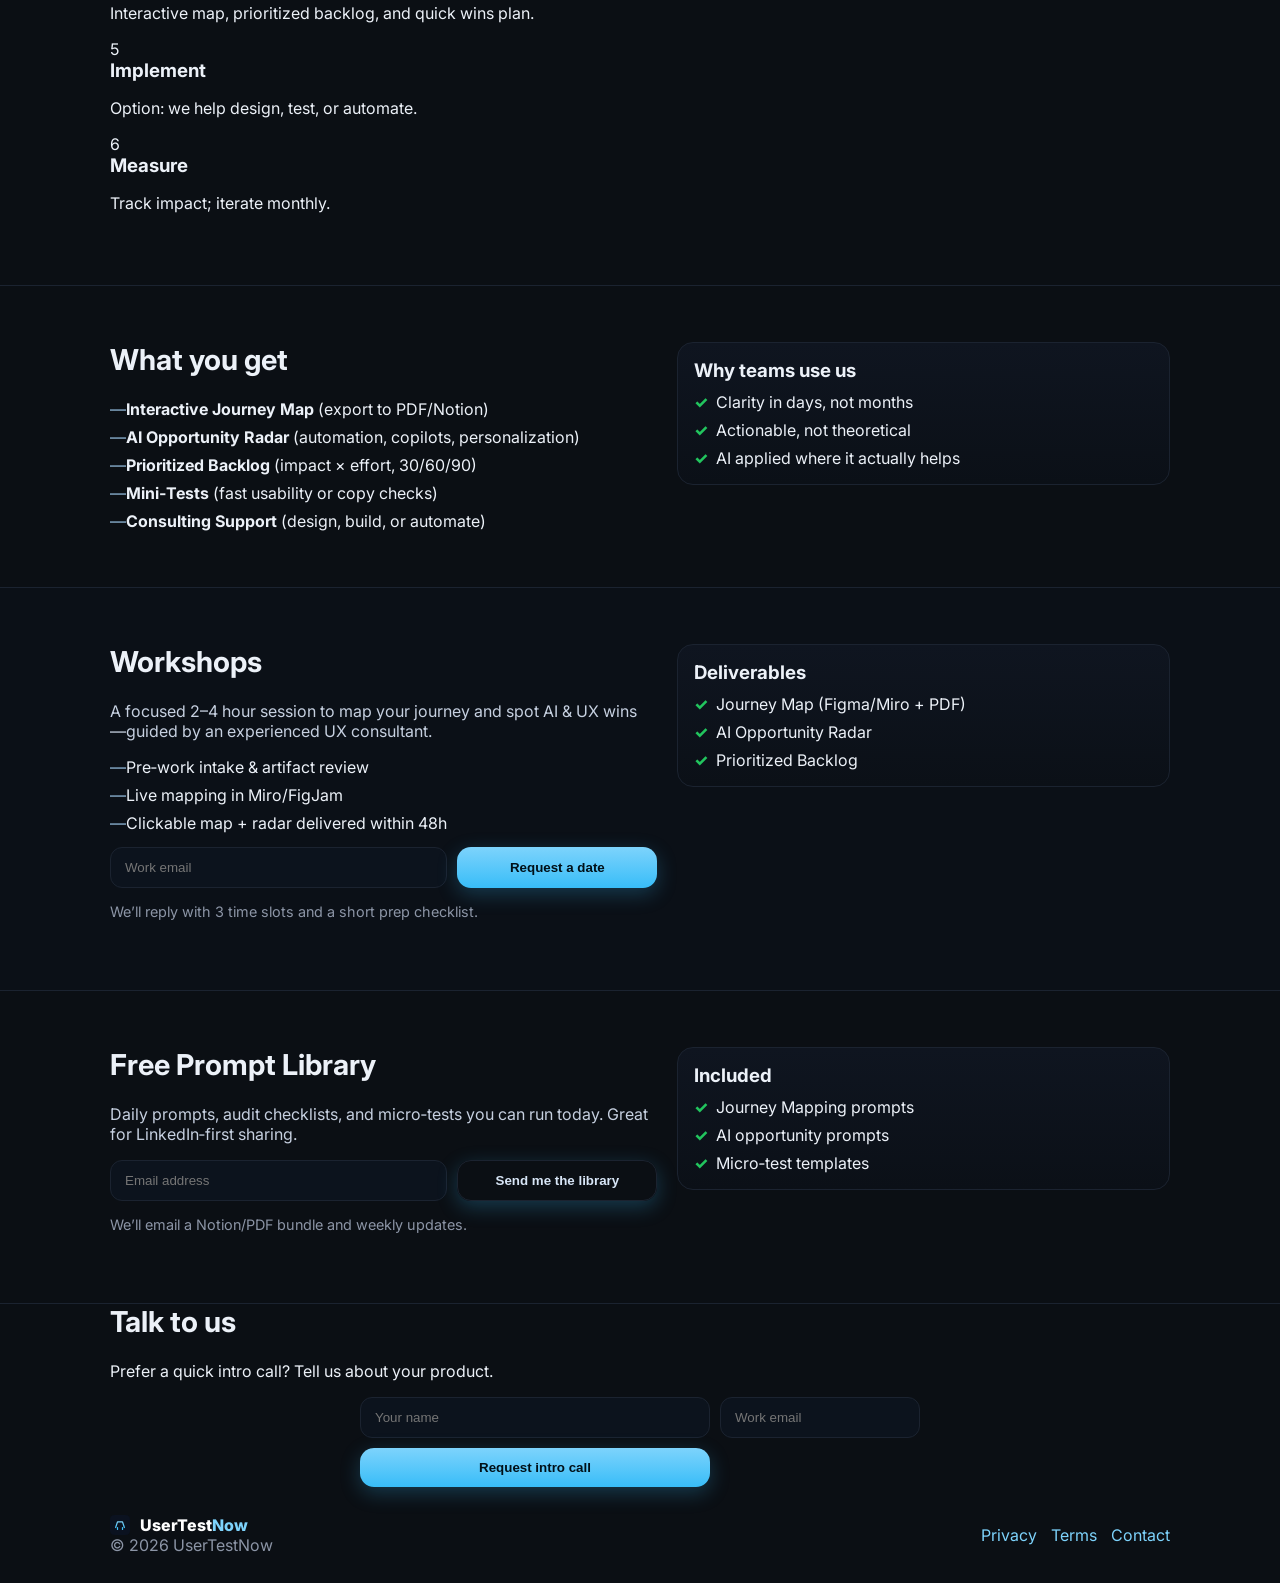
==== commit 0fe3a8c3: "Merge pull request #6 from florinurdea-rgb/codex/create-medical-doc-translator-app-5ayinb Add Medica" ====
--- a/index.html
+++ b/index.html
@@ -33,8 +33,12 @@
     <section class="hero">
       <div class="container hero-grid">
         <div class="hero-copy">
-          <img src="/assets/handyman.svg" class="hero-handyman" alt="Handyman holding a wrench">
-          <h1>Handyman connections</h1>
+          <img src="/assets/robot-cash.svg" class="hero-visual" alt="Robot with cash and gears">
+          <h1>We map and automate wit AI</h1>
+          <div class="automation-badge" aria-hidden="true">
+            <span class="automation-gear">⚙️</span>
+            Automation in motion
+          </div>
           <p class="lead">We help product teams <strong>see</strong> their end‑to‑end user journey, spot <strong>AI automation & UX opportunities</strong>, and ship improvements—fast.</p>
           <div class="cta-row">
             <a href="#workshops" class="btn big">Book a UX Mapping Workshop</a>
@@ -50,6 +54,50 @@
             <li>AI opportunity radar (automation & insights)</li>
             <li>Actionable roadmap & deliverables</li>
           </ul>
+        </div>
+      </div>
+    </section>
+
+    <section class="quote panel alt">
+      <div class="container quote-grid">
+        <div>
+          <h2>Instant automation quote</h2>
+          <p class="lead">Pick your scope and goals to get a live estimate for a mapping + automation engagement.</p>
+          <form id="quote-form" class="quote-form" onsubmit="return false;">
+            <label class="field">
+              <span>Project scope</span>
+              <select name="scope" required>
+                <option value="small">Small team (1–2 journeys)</option>
+                <option value="medium" selected>Growth team (3–5 journeys)</option>
+                <option value="large">Enterprise team (6+ journeys)</option>
+              </select>
+            </label>
+            <fieldset class="field">
+              <legend>Automation goals</legend>
+              <label class="check"><input type="checkbox" name="goals" value="ops" checked> Ops automation</label>
+              <label class="check"><input type="checkbox" name="goals" value="support"> Support deflection</label>
+              <label class="check"><input type="checkbox" name="goals" value="insights"> Insight dashboards</label>
+              <label class="check"><input type="checkbox" name="goals" value="personalization"> Personalization</label>
+            </fieldset>
+            <label class="field">
+              <span>Timeline urgency</span>
+              <input type="range" name="urgency" min="1" max="3" value="2" step="1">
+              <div class="range-labels"><span>Flexible</span><span>Standard</span><span>Rush</span></div>
+            </label>
+          </form>
+        </div>
+        <div class="quote-card card">
+          <p class="muted">Estimated investment</p>
+          <div class="quote-price" aria-live="polite">
+            <span class="price-main" id="quote-price">$12,400</span>
+            <span class="price-note" id="quote-range">Range $10,500 – $14,300</span>
+          </div>
+          <ul class="ticks">
+            <li>Discovery + journey mapping</li>
+            <li>Automation roadmap & quick wins</li>
+            <li>Prototype + validation sprint</li>
+          </ul>
+          <button class="btn" type="button">Request this package</button>
         </div>
       </div>
     </section>
